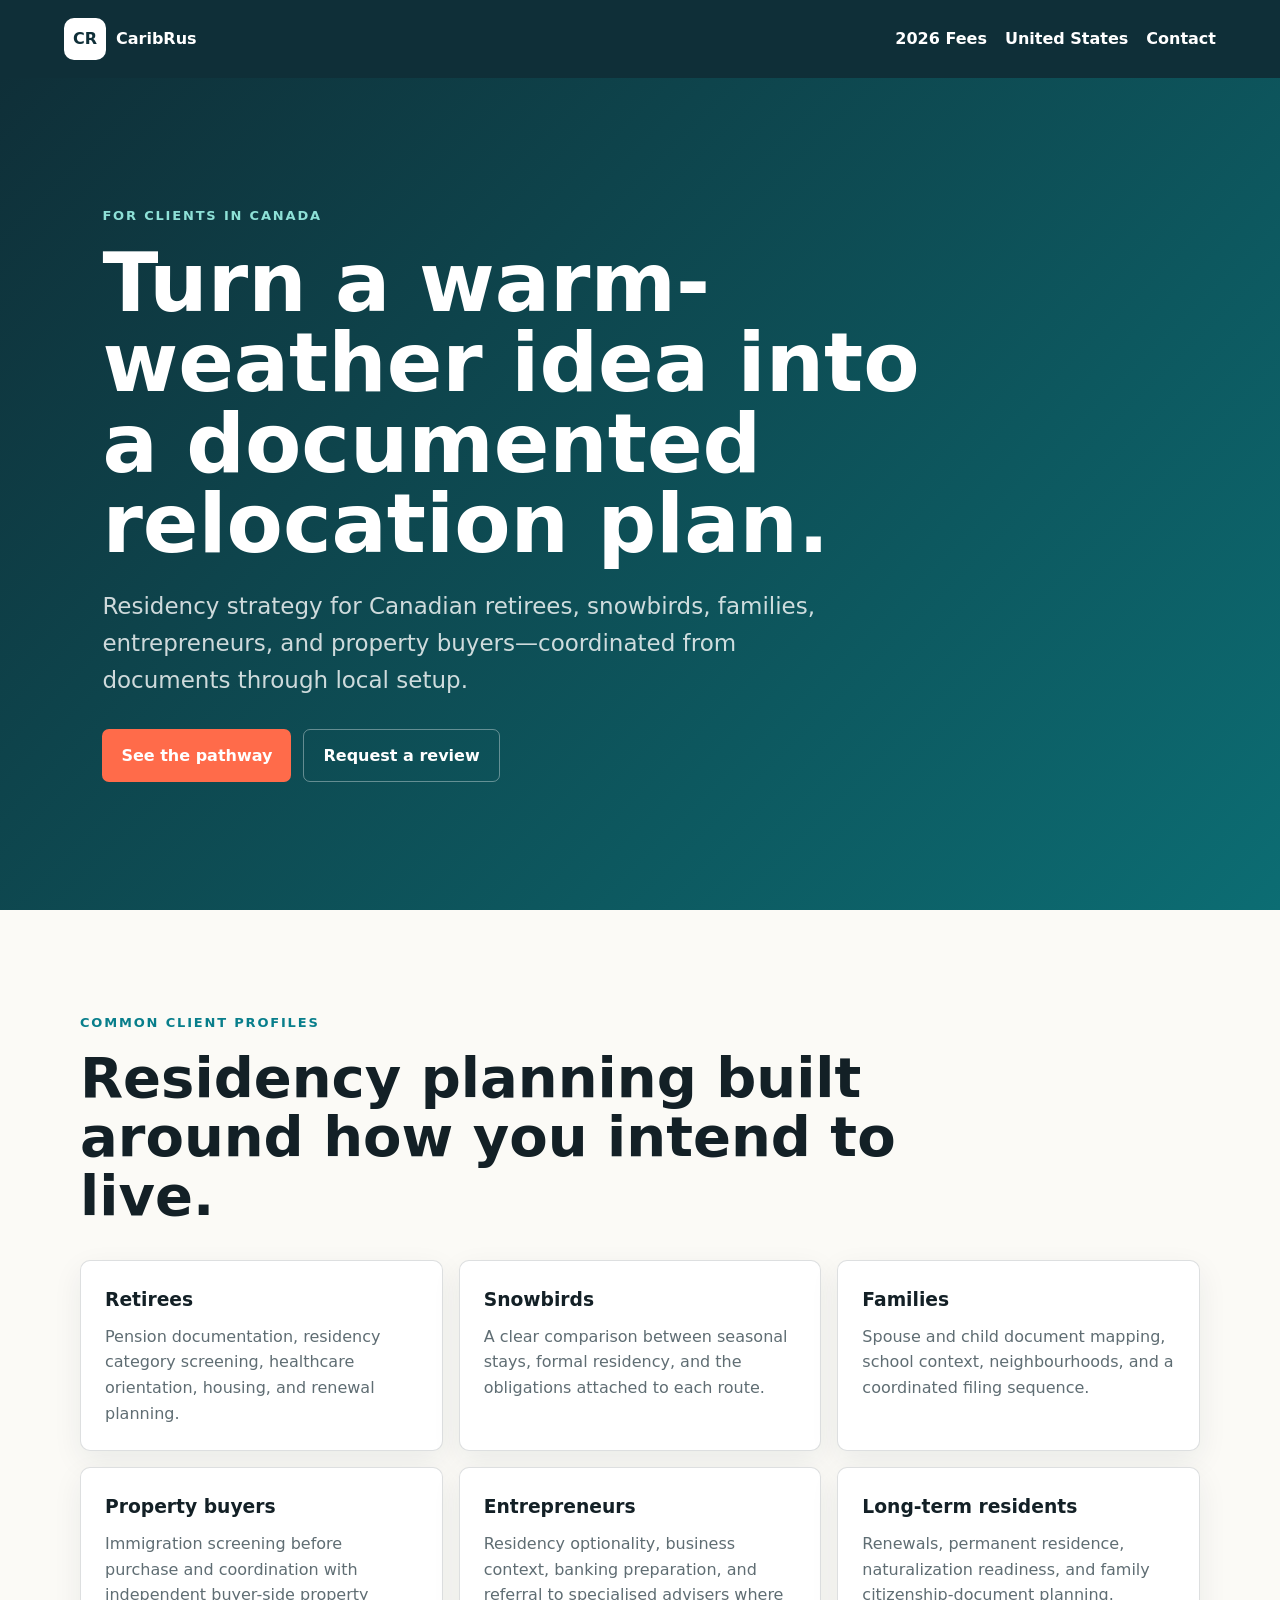
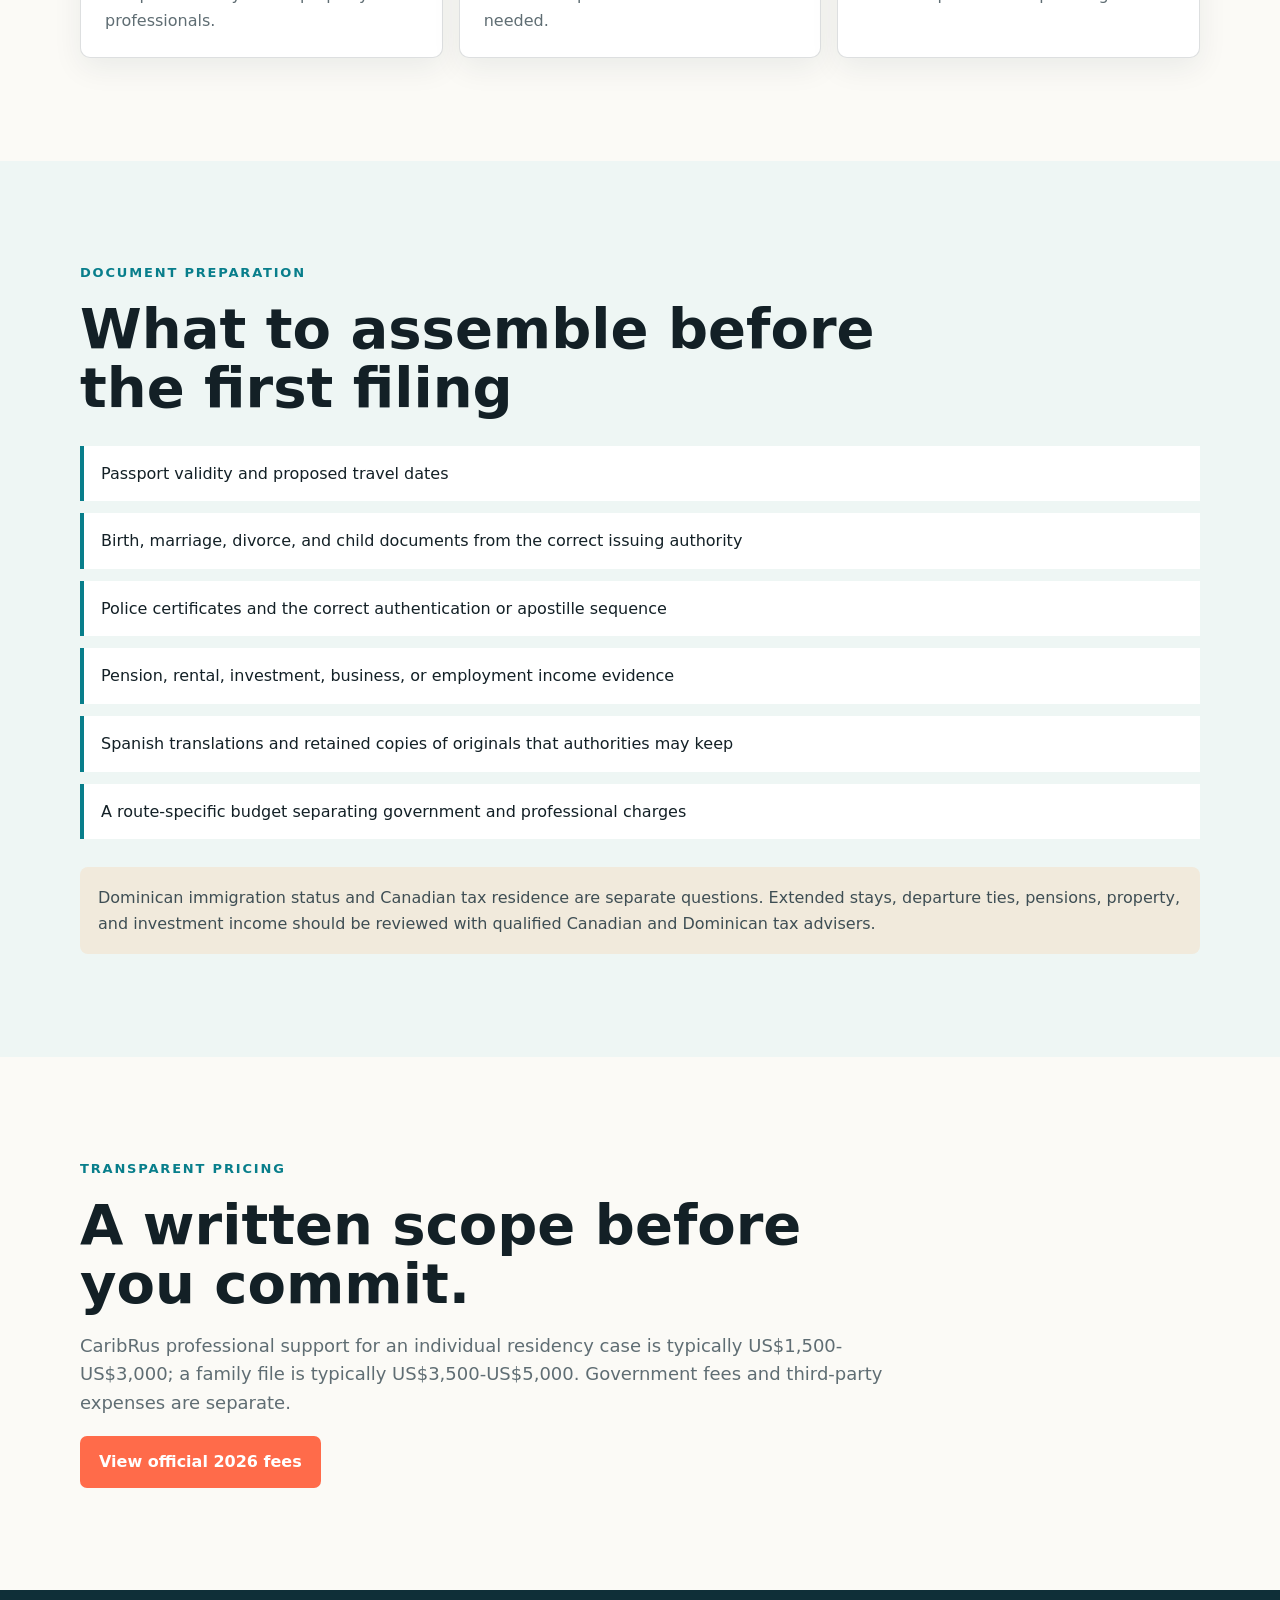
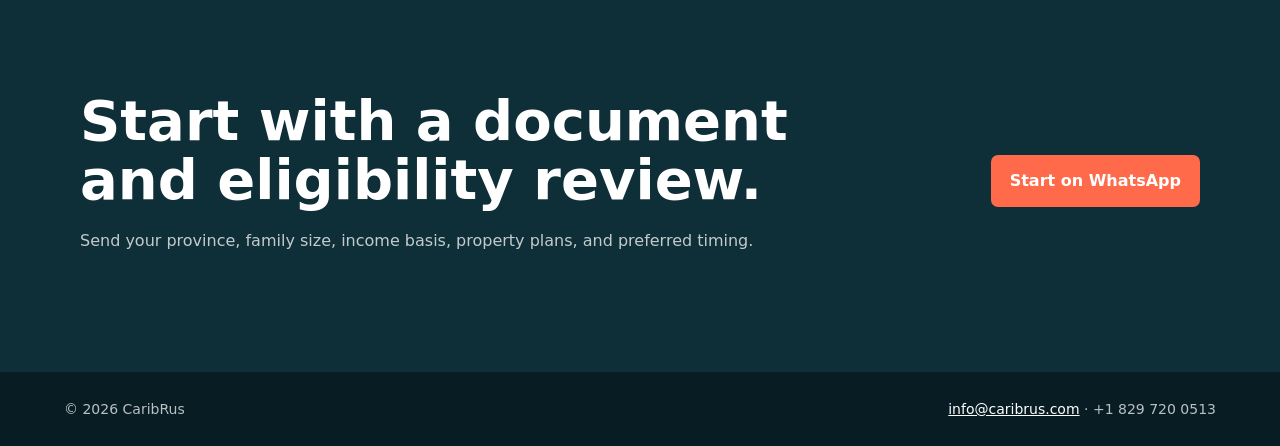
==== canada-2026.html @ e73b546d "Update 2026 fees and North America client paths" ====
<!doctype html>
<html lang="en"><head><meta charset="utf-8"><meta name="viewport" content="width=device-width,initial-scale=1"><title>Move to the Dominican Republic from Canada | CaribRus</title><meta name="description" content="Dominican Republic residency and relocation planning for Canadian retirees, families, snowbirds, entrepreneurs, and property buyers."><link rel="canonical" href="https://caribrus.com/canada-2026.html"><link rel="stylesheet" href="site-pages.css"></head>
<body><header class="header"><a class="brand" href="index.html"><span class="mark">CR</span><span>CaribRus</span></a><nav class="nav"><a href="official-fees-2026.html">2026 Fees</a><a href="usa-2026.html">United States</a><a href="#contact">Contact</a></nav></header><main>
<section class="hero"><div class="hero-inner"><div class="eyebrow">For clients in Canada</div><h1>Turn a warm-weather idea into a documented relocation plan.</h1><p>Residency strategy for Canadian retirees, snowbirds, families, entrepreneurs, and property buyers—coordinated from documents through local setup.</p><div class="actions"><a class="button primary" href="#path">See the pathway</a><a class="button secondary" href="https://wa.me/18297200513" target="_blank" rel="noopener">Request a review</a></div></div></section>
<section class="section" id="path"><div class="wrap"><div class="eyebrow" style="color:var(--sea)">Common client profiles</div><h2>Residency planning built around how you intend to live.</h2><div class="grid"><div class="card"><h3>Retirees</h3><p>Pension documentation, residency category screening, healthcare orientation, housing, and renewal planning.</p></div><div class="card"><h3>Snowbirds</h3><p>A clear comparison between seasonal stays, formal residency, and the obligations attached to each route.</p></div><div class="card"><h3>Families</h3><p>Spouse and child document mapping, school context, neighbourhoods, and a coordinated filing sequence.</p></div><div class="card"><h3>Property buyers</h3><p>Immigration screening before purchase and coordination with independent buyer-side property professionals.</p></div><div class="card"><h3>Entrepreneurs</h3><p>Residency optionality, business context, banking preparation, and referral to specialised advisers where needed.</p></div><div class="card"><h3>Long-term residents</h3><p>Renewals, permanent residence, naturalization readiness, and family citizenship-document planning.</p></div></div></div></section>
<section class="section alt"><div class="wrap"><div class="eyebrow" style="color:var(--sea)">Document preparation</div><h2>What to assemble before the first filing</h2><ul class="checklist"><li>Passport validity and proposed travel dates</li><li>Birth, marriage, divorce, and child documents from the correct issuing authority</li><li>Police certificates and the correct authentication or apostille sequence</li><li>Pension, rental, investment, business, or employment income evidence</li><li>Spanish translations and retained copies of originals that authorities may keep</li><li>A route-specific budget separating government and professional charges</li></ul><div class="note">Dominican immigration status and Canadian tax residence are separate questions. Extended stays, departure ties, pensions, property, and investment income should be reviewed with qualified Canadian and Dominican tax advisers.</div></div></section>
<section class="section"><div class="wrap"><div class="eyebrow" style="color:var(--sea)">Transparent pricing</div><h2>A written scope before you commit.</h2><p class="lead">CaribRus professional support for an individual residency case is typically US$1,500-US$3,000; a family file is typically US$3,500-US$5,000. Government fees and third-party expenses are separate.</p><a class="button primary" href="official-fees-2026.html">View official 2026 fees</a></div></section>
<section class="section cta" id="contact"><div class="wrap cta-grid"><div><h2>Start with a document and eligibility review.</h2><p>Send your province, family size, income basis, property plans, and preferred timing.</p></div><a class="button primary" href="https://wa.me/18297200513" target="_blank" rel="noopener">Start on WhatsApp</a></div></section></main><footer class="footer"><span>© 2026 CaribRus</span><span><a href="mailto:info@caribrus.com">info@caribrus.com</a> · +1 829 720 0513</span></footer></body></html>
---- site-pages.css ----
:root{--ink:#132026;--muted:#5f6d73;--paper:#fbfaf6;--sand:#f1eadc;--sea:#087e8b;--reef:#ff6b4a;--night:#0f2f38;--line:rgba(19,32,38,.14);--shadow:0 24px 60px rgba(15,47,56,.14)}
*{box-sizing:border-box}html{scroll-behavior:smooth}body{margin:0;font-family:Inter,ui-sans-serif,system-ui,-apple-system,BlinkMacSystemFont,"Segoe UI",Arial,sans-serif;color:var(--ink);background:var(--paper);line-height:1.6}a{color:inherit}.header{display:flex;align-items:center;justify-content:space-between;gap:20px;padding:18px clamp(20px,5vw,72px);color:#fff;background:var(--night)}.brand{display:flex;align-items:center;gap:10px;font-weight:850;text-decoration:none}.mark{display:grid;width:42px;height:42px;place-items:center;border-radius:10px;color:var(--night);background:#fff}.nav{display:flex;flex-wrap:wrap;gap:18px}.nav a{text-decoration:none;font-weight:700}.hero{padding:clamp(70px,10vw,130px) clamp(20px,8vw,120px);color:#fff;background:linear-gradient(135deg,#0f2f38,#0c6d73)}.hero-inner,.wrap{width:min(1120px,100%);margin:auto}.eyebrow{margin-bottom:16px;color:#8ee1d7;font-size:13px;font-weight:850;letter-spacing:.14em;text-transform:uppercase}.hero h1{max-width:850px;margin:0;font-size:clamp(42px,7vw,82px);line-height:.98}.hero p{max-width:760px;margin:24px 0 0;color:rgba(255,255,255,.8);font-size:clamp(18px,2.2vw,23px)}.actions{display:flex;flex-wrap:wrap;gap:12px;margin-top:30px}.button{display:inline-flex;align-items:center;justify-content:center;min-height:50px;padding:13px 19px;border-radius:7px;font-weight:850;text-decoration:none}.primary{color:#fff;background:var(--reef)}.secondary{color:#fff;border:1px solid rgba(255,255,255,.36)}.section{padding:clamp(64px,8vw,104px) clamp(20px,5vw,72px)}.section.alt{background:#eef6f4}.section h2{max-width:820px;margin:0 0 18px;font-size:clamp(32px,4.5vw,56px);line-height:1.05}.lead{max-width:820px;color:var(--muted);font-size:18px}.grid{display:grid;grid-template-columns:repeat(3,minmax(0,1fr));gap:16px;margin-top:34px}.card{padding:24px;border:1px solid var(--line);border-radius:10px;background:#fff;box-shadow:0 10px 30px rgba(15,47,56,.07)}.card h3{margin:0 0 9px}.card p{margin:0;color:var(--muted)}.checklist{display:grid;gap:12px;margin:28px 0;padding:0;list-style:none}.checklist li{padding:15px 17px;border-left:4px solid var(--sea);background:#fff}.table-wrap{margin-top:30px;overflow:auto;border:1px solid var(--line);border-radius:10px;background:#fff}table{width:100%;border-collapse:collapse;min-width:760px}th,td{padding:16px;text-align:left;vertical-align:top;border-bottom:1px solid var(--line)}th{color:#fff;background:var(--night)}.note{margin-top:22px;padding:18px;border-radius:8px;color:#3e4e54;background:var(--sand)}.sources{display:grid;gap:10px;margin-top:24px}.sources a{color:var(--sea);font-weight:750}.cta{color:#fff;background:var(--night)}.cta-grid{display:grid;grid-template-columns:1fr auto;gap:28px;align-items:center}.cta p{color:rgba(255,255,255,.75)}.footer{display:flex;justify-content:space-between;gap:18px;padding:26px clamp(20px,5vw,72px);color:rgba(255,255,255,.72);background:#071d23;font-size:14px}.footer a{color:#fff}@media(max-width:780px){.header,.footer,.cta-grid{align-items:flex-start;flex-direction:column}.nav{display:none}.grid,.cta-grid{grid-template-columns:1fr}.hero h1{font-size:44px}.button{width:100%}}
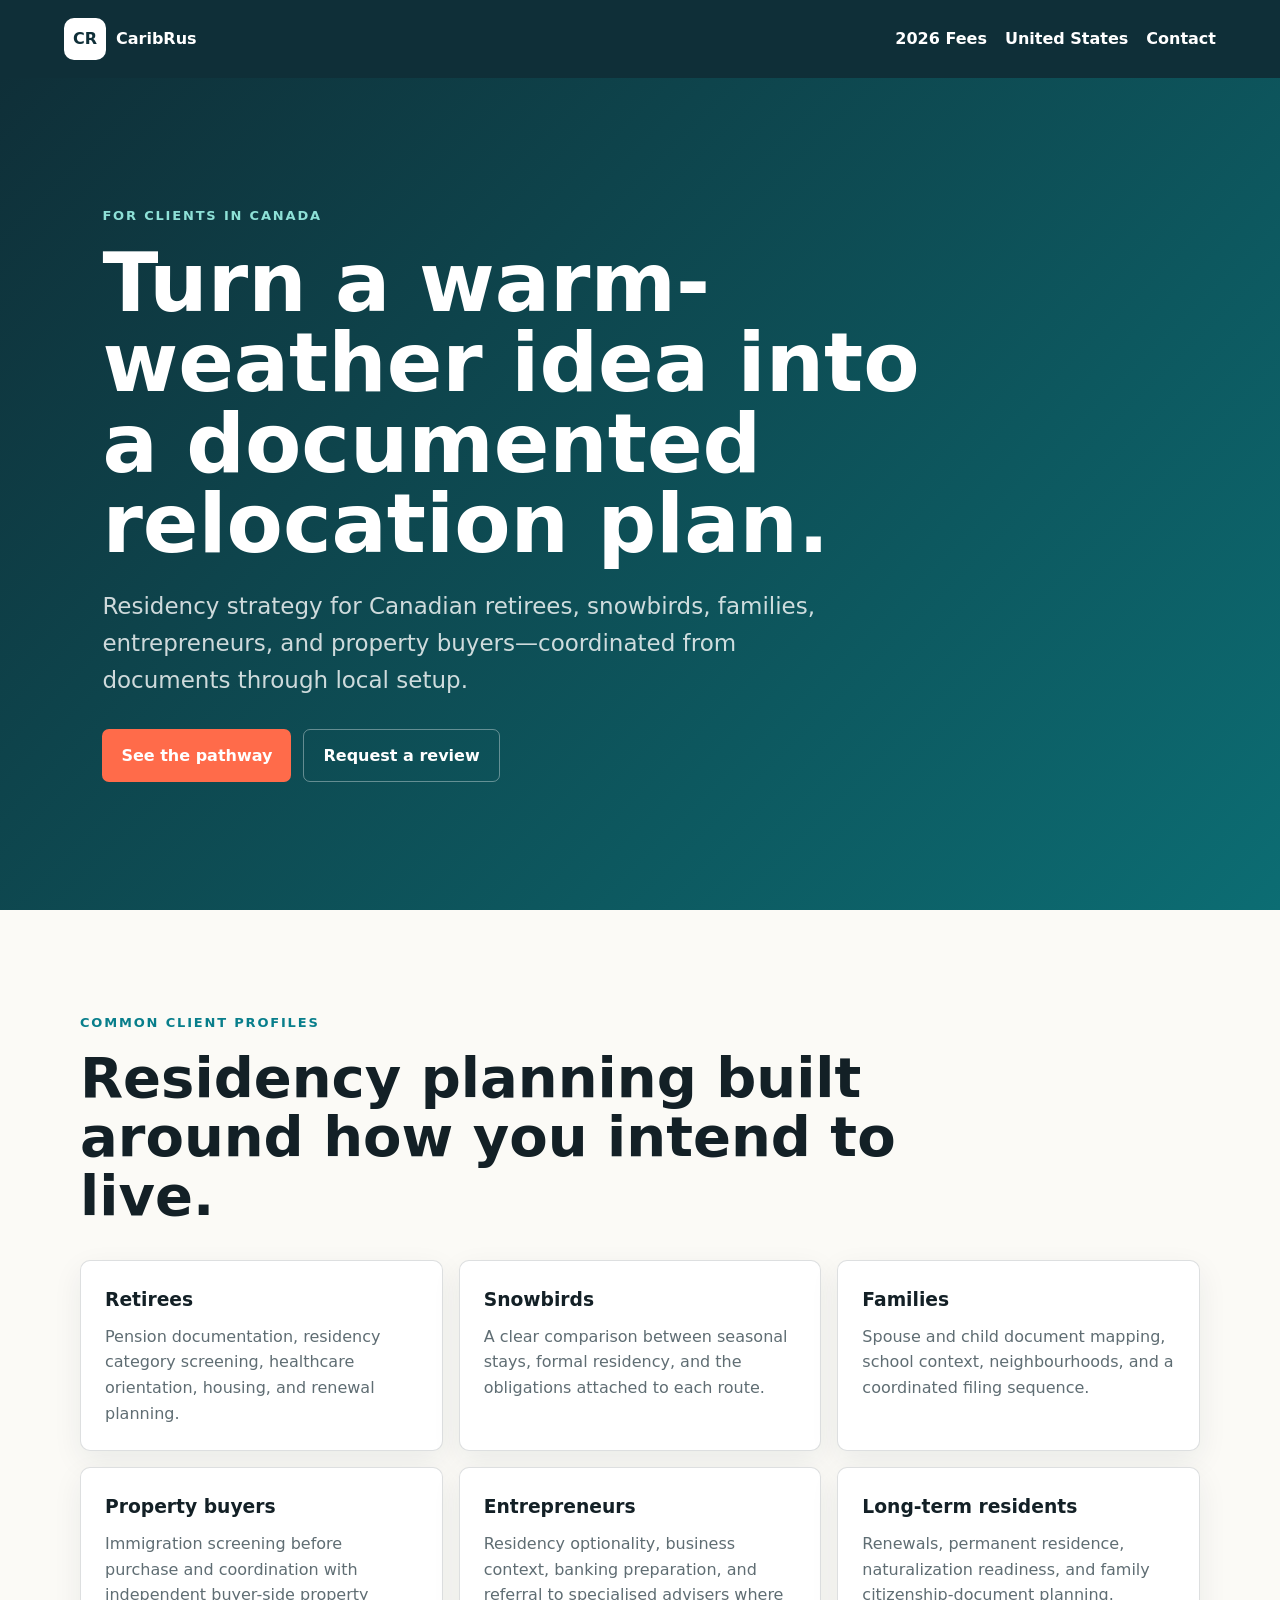
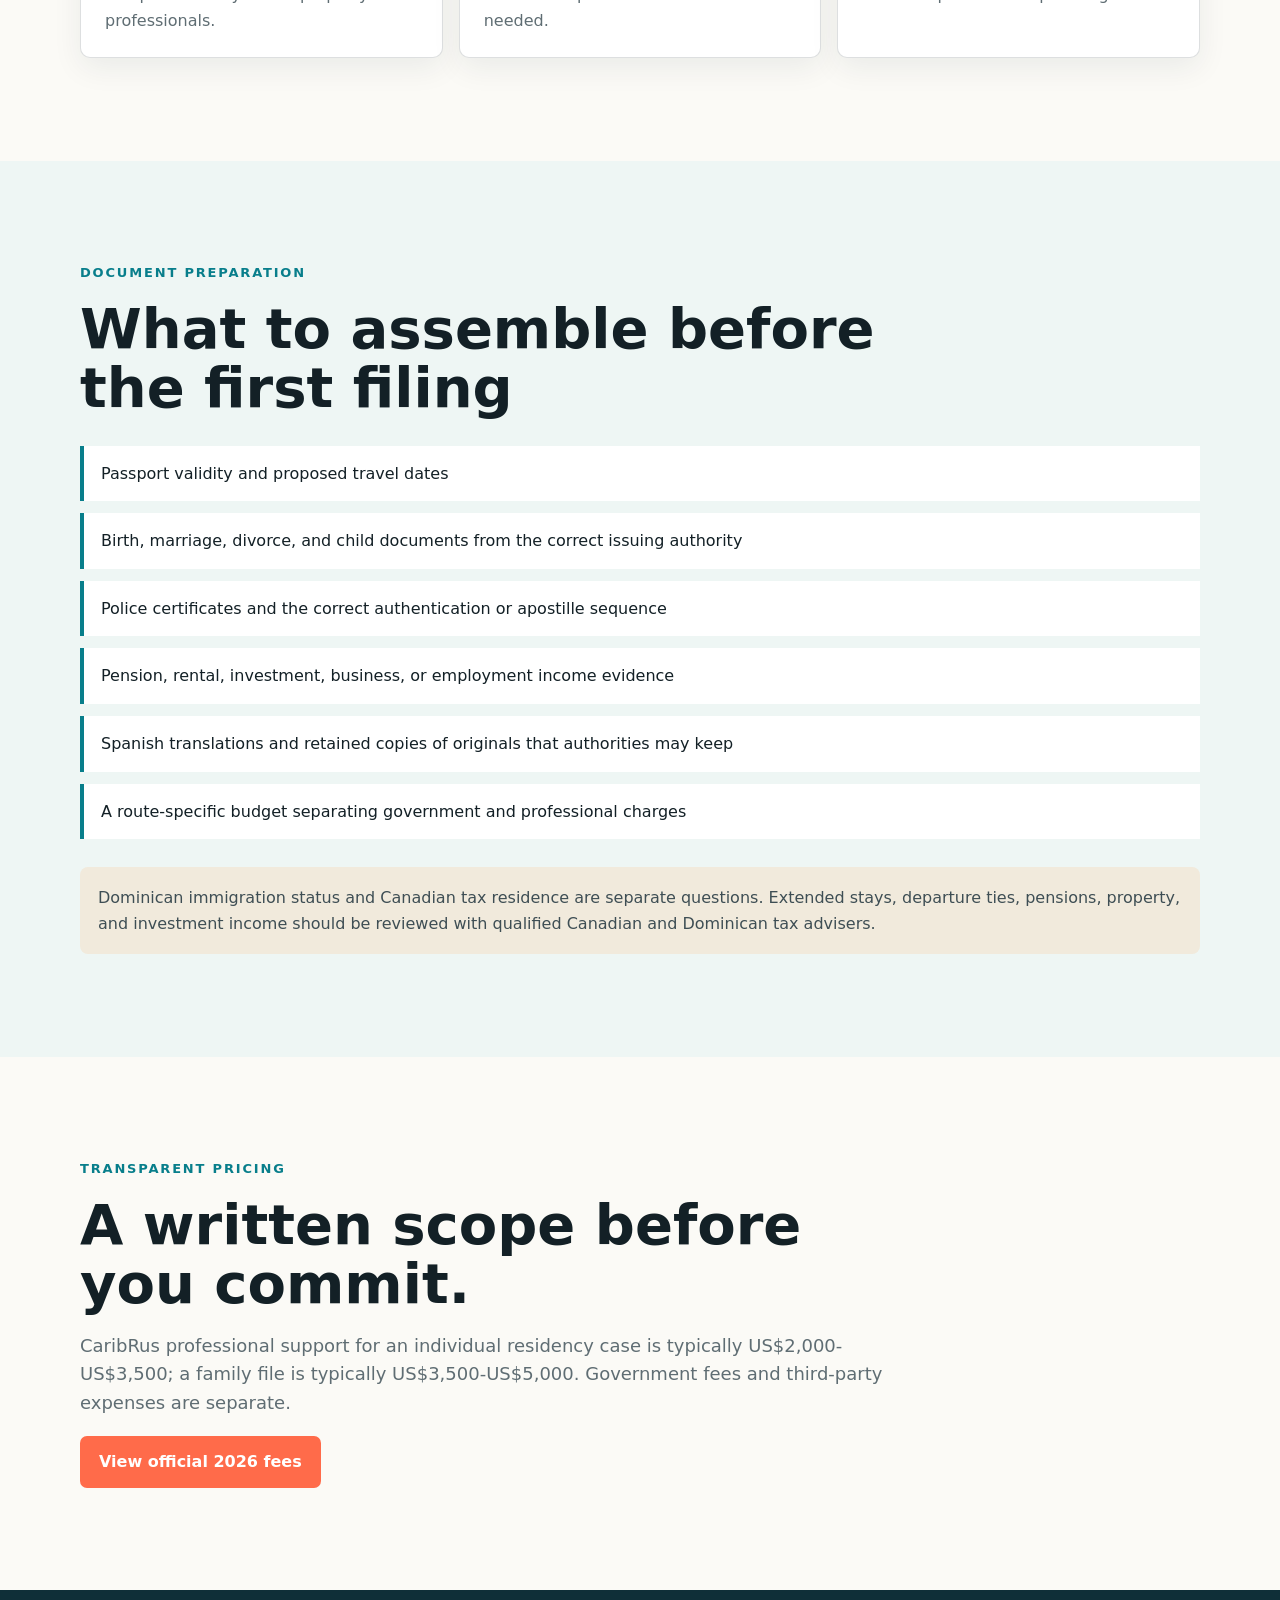
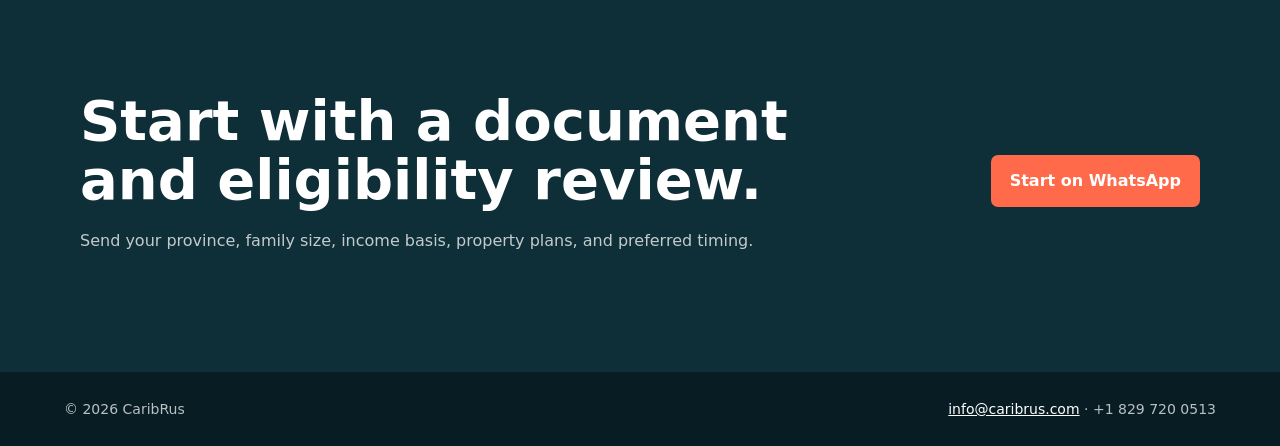
==== commit de4b026f: "Set individual residency pricing to USD 2,000-3,500" ====
--- a/canada-2026.html
+++ b/canada-2026.html
@@ -4,5 +4,5 @@
 <section class="hero"><div class="hero-inner"><div class="eyebrow">For clients in Canada</div><h1>Turn a warm-weather idea into a documented relocation plan.</h1><p>Residency strategy for Canadian retirees, snowbirds, families, entrepreneurs, and property buyers—coordinated from documents through local setup.</p><div class="actions"><a class="button primary" href="#path">See the pathway</a><a class="button secondary" href="https://wa.me/18297200513" target="_blank" rel="noopener">Request a review</a></div></div></section>
 <section class="section" id="path"><div class="wrap"><div class="eyebrow" style="color:var(--sea)">Common client profiles</div><h2>Residency planning built around how you intend to live.</h2><div class="grid"><div class="card"><h3>Retirees</h3><p>Pension documentation, residency category screening, healthcare orientation, housing, and renewal planning.</p></div><div class="card"><h3>Snowbirds</h3><p>A clear comparison between seasonal stays, formal residency, and the obligations attached to each route.</p></div><div class="card"><h3>Families</h3><p>Spouse and child document mapping, school context, neighbourhoods, and a coordinated filing sequence.</p></div><div class="card"><h3>Property buyers</h3><p>Immigration screening before purchase and coordination with independent buyer-side property professionals.</p></div><div class="card"><h3>Entrepreneurs</h3><p>Residency optionality, business context, banking preparation, and referral to specialised advisers where needed.</p></div><div class="card"><h3>Long-term residents</h3><p>Renewals, permanent residence, naturalization readiness, and family citizenship-document planning.</p></div></div></div></section>
 <section class="section alt"><div class="wrap"><div class="eyebrow" style="color:var(--sea)">Document preparation</div><h2>What to assemble before the first filing</h2><ul class="checklist"><li>Passport validity and proposed travel dates</li><li>Birth, marriage, divorce, and child documents from the correct issuing authority</li><li>Police certificates and the correct authentication or apostille sequence</li><li>Pension, rental, investment, business, or employment income evidence</li><li>Spanish translations and retained copies of originals that authorities may keep</li><li>A route-specific budget separating government and professional charges</li></ul><div class="note">Dominican immigration status and Canadian tax residence are separate questions. Extended stays, departure ties, pensions, property, and investment income should be reviewed with qualified Canadian and Dominican tax advisers.</div></div></section>
-<section class="section"><div class="wrap"><div class="eyebrow" style="color:var(--sea)">Transparent pricing</div><h2>A written scope before you commit.</h2><p class="lead">CaribRus professional support for an individual residency case is typically US$1,500-US$3,000; a family file is typically US$3,500-US$5,000. Government fees and third-party expenses are separate.</p><a class="button primary" href="official-fees-2026.html">View official 2026 fees</a></div></section>
+<section class="section"><div class="wrap"><div class="eyebrow" style="color:var(--sea)">Transparent pricing</div><h2>A written scope before you commit.</h2><p class="lead">CaribRus professional support for an individual residency case is typically US$2,000-US$3,500; a family file is typically US$3,500-US$5,000. Government fees and third-party expenses are separate.</p><a class="button primary" href="official-fees-2026.html">View official 2026 fees</a></div></section>
 <section class="section cta" id="contact"><div class="wrap cta-grid"><div><h2>Start with a document and eligibility review.</h2><p>Send your province, family size, income basis, property plans, and preferred timing.</p></div><a class="button primary" href="https://wa.me/18297200513" target="_blank" rel="noopener">Start on WhatsApp</a></div></section></main><footer class="footer"><span>© 2026 CaribRus</span><span><a href="mailto:info@caribrus.com">info@caribrus.com</a> · +1 829 720 0513</span></footer></body></html>
